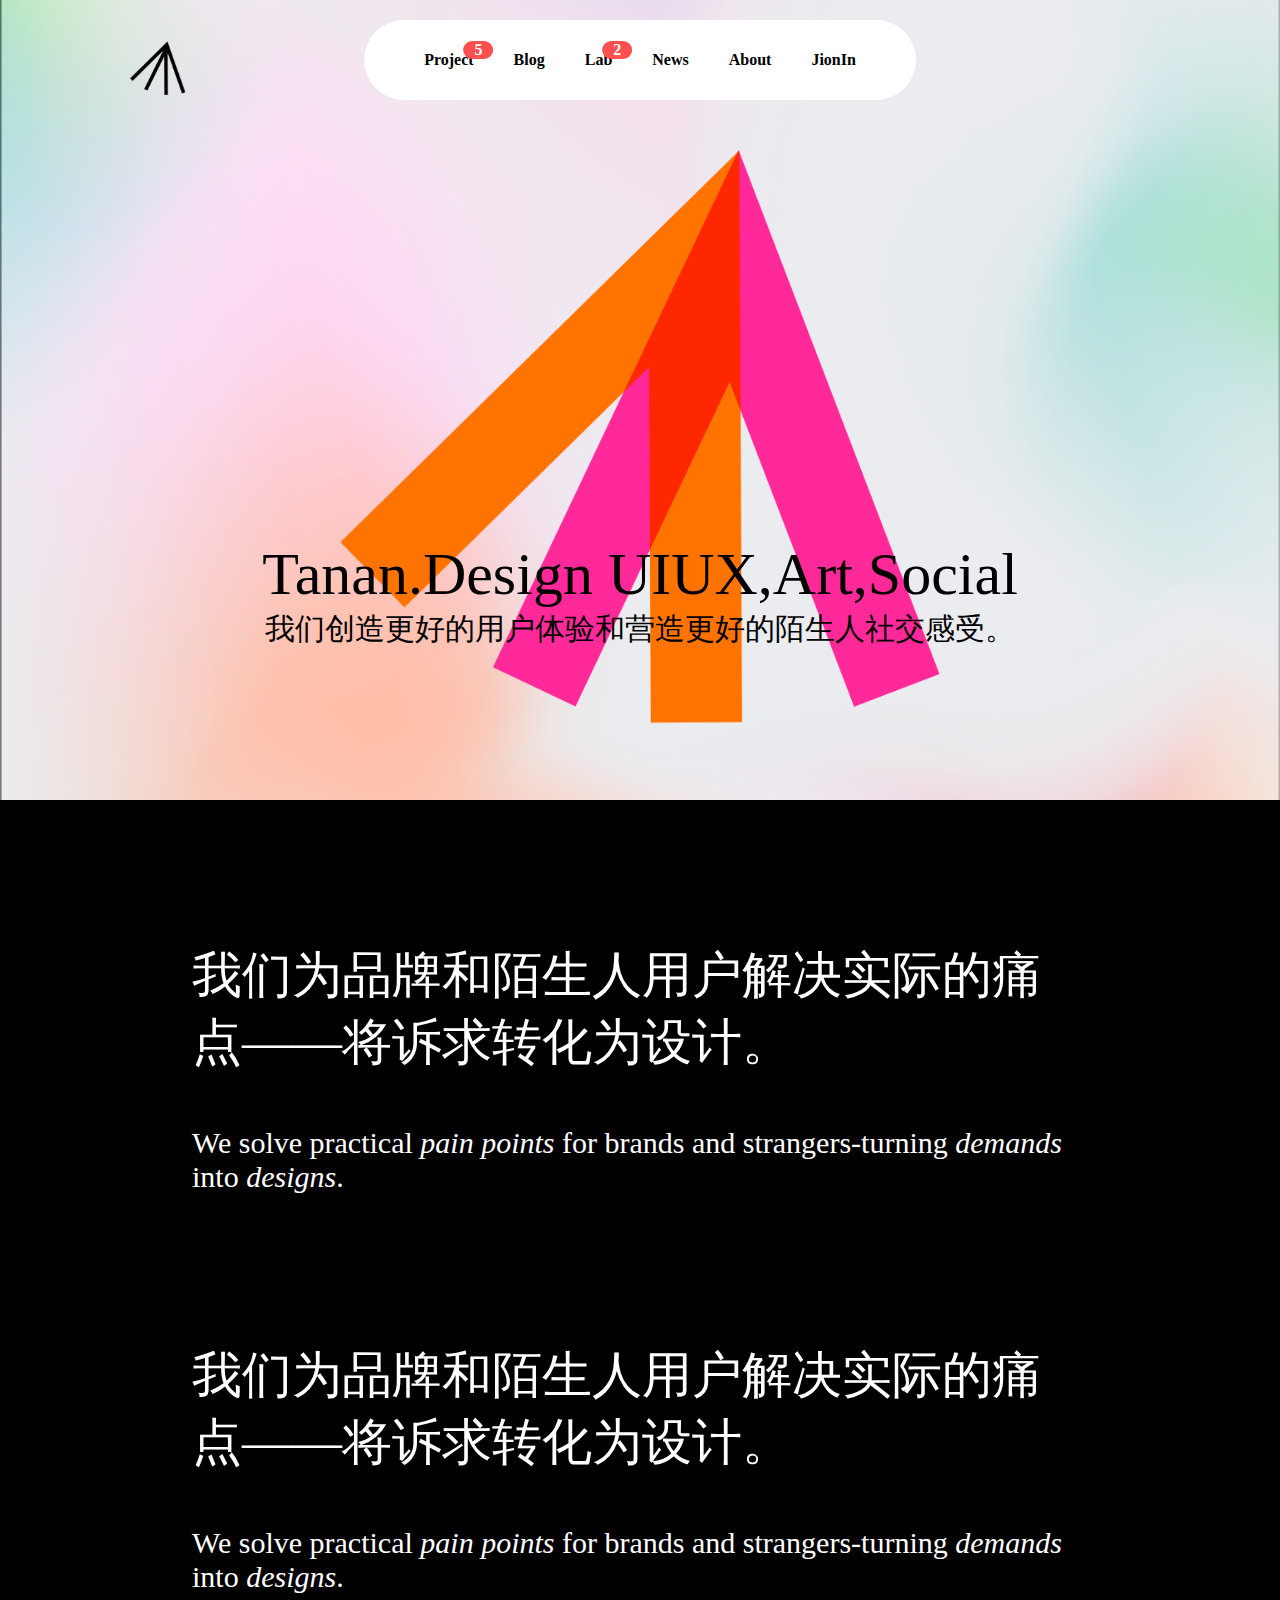
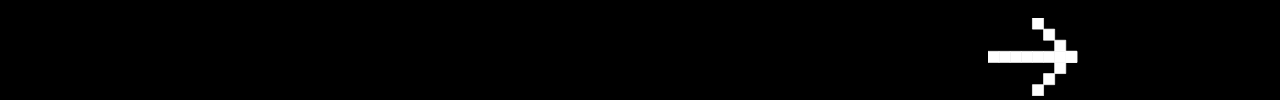
==== index.html @ 2538140a "xx" ====
<!doctype html>
<html data-n-head-ssr lang="zh" data-n-head="%7B%22lang%22:%7B%22ssr%22:%22en%22%7D%7D">

<head>
    <title>Tantan.design — UIUX,Art,Design</title>
    <!-- 移动端自适应-->
    <meta name="viewport"
        content="width=device-width,height=device-height,initial-scale=1, minimum-scale=0.5, maximum-scale=1, user-scalable=no, viewport-fit=cover">

    <link rel="stylesheet" href="/tdesktop.css">
    <link rel="stylesheet" href="/tmobile.css">
   
 
</head>

<body>
    <logo>
        <img src="/images/logo2.png" width="100%" alt="logo">
    </logo>
    <menu class="menu" id="menu">
        <ui>
            Menu
        </ui>
    </menu>
    <div class="menu-x-o" id="menu-x">
        Menu
    </div>
    <nav id="nav" class="nav">
        <ul>
            <li>Project <div class="nnn">5</div>
            </li>
            <li>Blog</li>
            <li>Lab <div class="nnn">2</div>
            </li>
            <li>News</li>
            <li>About</li>
            <li>JionIn</li>
        </ul>
    </nav>
    <header class="header">
        <div class="t_logo">
            <img src="/images/logo.png" width="100%" alt="logo">
        </div>
        <div class="t_container">
            <h1 class="t_title">Tanan.Design UIUX,Art,Social
                <h5 class="t_title_2">
                    我们创造更好的用户体验和营造更好的陌生人社交感受。
                </h5>
            </h1>

        </div>

    </header>
    <section class="basic">
        <div class="basic_inner">
            <h2 data-splitting="lines" class="statement-basic__title">
                我们为品牌和陌生人用户解决实际的痛点——将诉求转化为设计。
                <h5> We solve practical <em>pain points</em> for brands and strangers-turning <em>demands</em> into
                    <em>designs</em>.
                </h5>
            </h2>

        </div>
    </section>
    <section class="basic">
        <div class="basic_inner">
            <h2 data-splitting="lines" class="statement-basic__title">
                我们为品牌和陌生人用户解决实际的痛点——将诉求转化为设计。
                <h5> We solve practical <em>pain points</em> for brands and strangers-turning <em>demands</em> into
                    <em>designs</em>.
                </h5>
            </h2>

            <!-- <svg xmlns="http://www.w3.org/2000/svg" viewBox="0 -2 274.4 270" class="statement-animated__svg">
                <path
                    d="M0 1h23.9a29.4 29.4 0 0129.5 29.4V42a29.5 29.5 0 0029.4 29.4h12.4a29.4 29.4 0 0129.5 29.5v11.8A29.5 29.5 0 00154 142h12.4a29.5 29.5 0 0129.5 29.5v11.4a29.4 29.4 0 0029.4 29.5h12.4a29.5 29.5 0 0129.5 29.4v20.8"
                    fill="none" stroke="#e75650" stroke-dasharray="440" stroke-miterlimit="10"
                    class="statement-animated__svg-line-main" style="stroke-dashoffset: 22px;"></path>
                <path fill="#e75650" d="M274.4 261.6h-14.3l7.2 7.2 7.1-7.2z"
                    class="statement-animated__svg-line-secondary" style="opacity: 0;"></path>
            </svg>
            <span class="statement-animated__positioned"
                style="transform: translate(0px, 100%); clip-path: polygon(0% 0%, 100% 0%, 100% 0%, 0% 0%);">
                story
            </span> -->



            <div class="more">
                <svg viewBox="0 0 72 56" fill="currentColor" stroke="currentColor" stroke-width=".5"
                    xmlns="http://www.w3.org/2000/svg" <g="" class="pixels-to-step">
                    <path d="M40 0H32V8H40V0Z"></path>
                    <path d="M48 8H40V16H48V8Z"></path>
                    <path d="M56 16H48V24H56V16Z"></path>
                    <path d="M64 24H56V32H64V24Z"></path>
                    <path d="M56 32H48V40H56V32Z"></path>
                    <path d="M48 40H40V48H48V40Z"></path>
                    <path d="M40 48H32V56H40V48Z"></path>
                    <g>
                        <path d="M64 24H56V32H64V24Z"></path>
                        <path d="M56 24H48V32H56V24Z"></path>
                        <path d="M48 24H40V32H48V24Z"></path>
                        <path d="M40 24H32V32H40V24Z"></path>
                        <path d="M32 24H24V32H32V24Z"></path>
                        <path d="M24 24H16V32H24V24Z"></path>
                        <path d="M16 24H8V32H16V24Z"></path>
                        <path d="M8 24H0V32H8V24Z"></path>
                    </g>
                </svg>
            </div>


        </div>
    </section>
    
</body>

<script src="js/jquery-3.4.1.min.js"></script>
<script src="js/tt.js"></script>

</html>
---- tdesktop.css ----
/*桌面端*/
@media screen and (min-width: 900px) {
    body {
        width: 100%;
        margin: 0;
        padding: 0;
        top: 0;
        background-color: black;
    }

    h1 {
        font-size: 60px;
        font-weight: 300;
    }

    h2 {
        font-size: 50px;
        font-weight: 300;
    }

    h5 {
        font-size: 30px;
        font-weight: 300;
    }

    h6 {
        font-size: 14px;
        font-weight: 300;
    }

    logo {
        position: fixed;
        z-index: 99;
        width: 60px;
        left: 10%;
        top: 38px;
    }
    .menu,.menu-o,.menu-x, .menu-x-o{
        display: none;
    }
   
    .nav-open{
        display:block;
        position: fixed;
        color: #000;
        width: auto;
        height: 80px;
        top: 20px;
        z-index: 999;
        background-color: #fff;
        border-radius: 50px;
        left: 50%;
        transform: translate(-50%, 0%);
    }
    .nav-open ul {
        font-weight: 600;
        width: auto;
        height: 100%;

        margin-right: 40px;
    }

    .nav-open li {
        position: relative;
        float: left;
        width: auto;
        margin: 15px 20px;
        text-transform: none;
        list-style-type: none;

    }
    .nav {
        display:block;
        position: fixed;
        color: #000;
        width: auto;
        height: 80px;
        top: 20px;
        z-index: 999;
        background-color: #fff;
        border-radius: 50px;
        left: 50%;
        transform: translate(-50%, 0%);
    }

    .nav ul {
        font-weight: 600;
        width: auto;
        height: 100%;

        margin-right: 40px;
    }

    .nav li {
        position: relative;
        float: left;
        width: auto;
        margin: 15px 20px;
        text-transform: none;
        list-style-type: none;

    }

    .nnn {
        position: absolute;

        right: -20px;
        float: right;
        top: -10px;
        z-index: 999;
        width: 30px;
        text-align: center;
        color: #fff;
        background-color: rgb(255, 80, 80);
        border-radius: 50px;
    }

    .header {
        position: relative;
        z-index: 0;
        display: grid;
        overflow: hidden;
        grid-row-gap: 1rem;
        align-content: end;
        /* max-width: var(--viewportWidth); */
        min-height: 50vh;
        /* min-height: -webkit-fill-available; */
        margin: 0;
        padding: 0;
        width: 100%;
        height: 900px;
    }

    .header:before {
        position: absolute;
        z-index: 8;
        top: 0;
        left: 0;
        width: 100%;
        height: 800px;
        content: "";
        background-image: url(./images/gradient.png);
        background-size: cover;

    }

    .t_logo {
        position: absolute;
        z-index: 9;
        top: 50%;
        left: 50%;
        width: 600px;
        margin: -300px;
    }

    .t_container {
        position: relative;
        top: -200px;
        z-index: 10;


    }

    .t_title {
        position: relative;
        text-align: center;
        margin-top: 100px;
    }

    .t_title_2 {
        position: relative;
        text-align: center;
        margin-top: -40px;
    }

    .basic {
        position: relative;
        float: left;
        background-color: black;
        height: 400px;
        width: 70%;
        left: 15%;
    }

    .basic_inner {
        color: #fff;
    }

    .more {
        position: absolute;
        width: 100px;
        right: 0;
        bottom: 0;
    }


}
---- tmobile.css ----
@media screen and (max-width:900px) {
    body {
        width: 100%;
        margin: 0;
        padding: 0;
        top: 0;
        background-color: black;
    }

    h1 {
        font-size: 60px;
        font-weight: 300;
    }

    h2 {
        font-size: 50px;
        font-weight: 300;
    }

    h5 {
        font-size: 30px;
        font-weight: 300;
    }

    h6 {
        font-size: 14px;
        font-weight: 300;
    }

    logo {
        position: fixed;
        z-index: 99;
        width: 60px;
        left: 30px;
        top: 20px;
    }

    .menu {
        position: fixed;
        display: flex;
        background-color: #fff;
        border-radius: 50px;
        width: 110px;
        height: 60px;
     
        z-index: 1000;
        font-size: 20px;
        font-weight: 600;
        right: 30px;
        top: 20px;
        margin: 0;
        padding: 0;
        align-items: center;
        text-align:center;
    }
    .menu-o{
        display: none;
    }
    .menu-x-o {
        display: none;
    }
    .menu-x {
        position: fixed;
        display: flex;
        background-color: #fff;
        opacity: 0.5;
        border-radius: 50px;
        width: 110px;
        height: 60px;
     
        z-index: 1000;
        font-size: 20px;
        font-weight: 600;
        right: 30px;
        top: 20px;
        margin: 0;
        padding: 0;
        align-items: center;
        text-align: center;
        
    }
  
    .nav {
        display: none;
        position: fixed;
        color: #000;
        width: auto;
        height: 80px;
        top: 20px;
        z-index: 999;
        background-color: #fff;
        border-radius: 50px;
        left: 50%;
        transform: translate(-50%, 0%);
    }

    .nav ul {
        font-weight: 600;
        width: auto;
        height: 100%;

        margin-right: 40px;
    }

    .nav li {
        position: relative;
        float: left;
        width: auto;
        margin: 15px 20px;
        text-transform: none;
        list-style-type: none;

    }

    .nav-open {
        display: block;
        position: fixed;
        color: #000;
        width: 160px;
        height: 360px;
        top: 90px;
        z-index: 999;
        background-color: #fff;
        border-radius: 30px;
        right: 30px;
        text-align: right;
        /* transform: translate(-50%, 0%); */
    }

    .nav-open ul {
        position: absolute;
        font-weight: 600;
        width: 100%;
        height: 100%;
        right:10px;


    }

    .nav-open li {
        position: relative;
        float: right;
        width: 100%;
        margin: 15px 20px;
        text-transform: none;
        list-style-type: none;


    }

    .nnn {
        position: relative;

         right:-60px; 
        float: left;
        /* top: -10px; */
        z-index: 999;
        width: 30px;
        text-align: center;
        color: #fff;
        background-color: rgb(255, 80, 80);
        border-radius: 50px;
    }

    .header {
        position: relative;
        z-index: 0;
        display: grid;
        overflow: hidden;
        grid-row-gap: 1rem;
        align-content: end;
        /* max-width: var(--viewportWidth); */
        min-height: 50vh;
        /* min-height: -webkit-fill-available; */
        margin: 0;
        padding: 0;
        width: 100%;
        height: 900px;
    }

    .header:before {
        position: absolute;
        z-index: 8;
        top: 0;
        left: 0;
        width: 100%;
        height: 800px;
        content: "";
        background-image: url(./images/gradient.png);
        background-size: cover;

    }

    .t_logo {
        position: absolute;
        z-index: 9;
        top: 50%;
        left: 50%;
        width: 600px;
        margin: -300px;
    }

    .t_container {
        position: relative;
        top: -200px;
        z-index: 10;


    }

    .t_title {
        position: relative;
        text-align: center;
        margin-top: 100px;
    }

    .t_title_2 {
        position: relative;
        text-align: center;
        margin-top: -40px;
    }

    .basic {
        position: relative;
        float: left;
        background-color: black;
        height: 400px;
        width: 70%;
        left: 15%;
    }

    .basic_inner {
        color: #fff;
    }

    .more {
        position: absolute;
        width: 100px;
        right: 0;
        bottom: 0;
    }

}
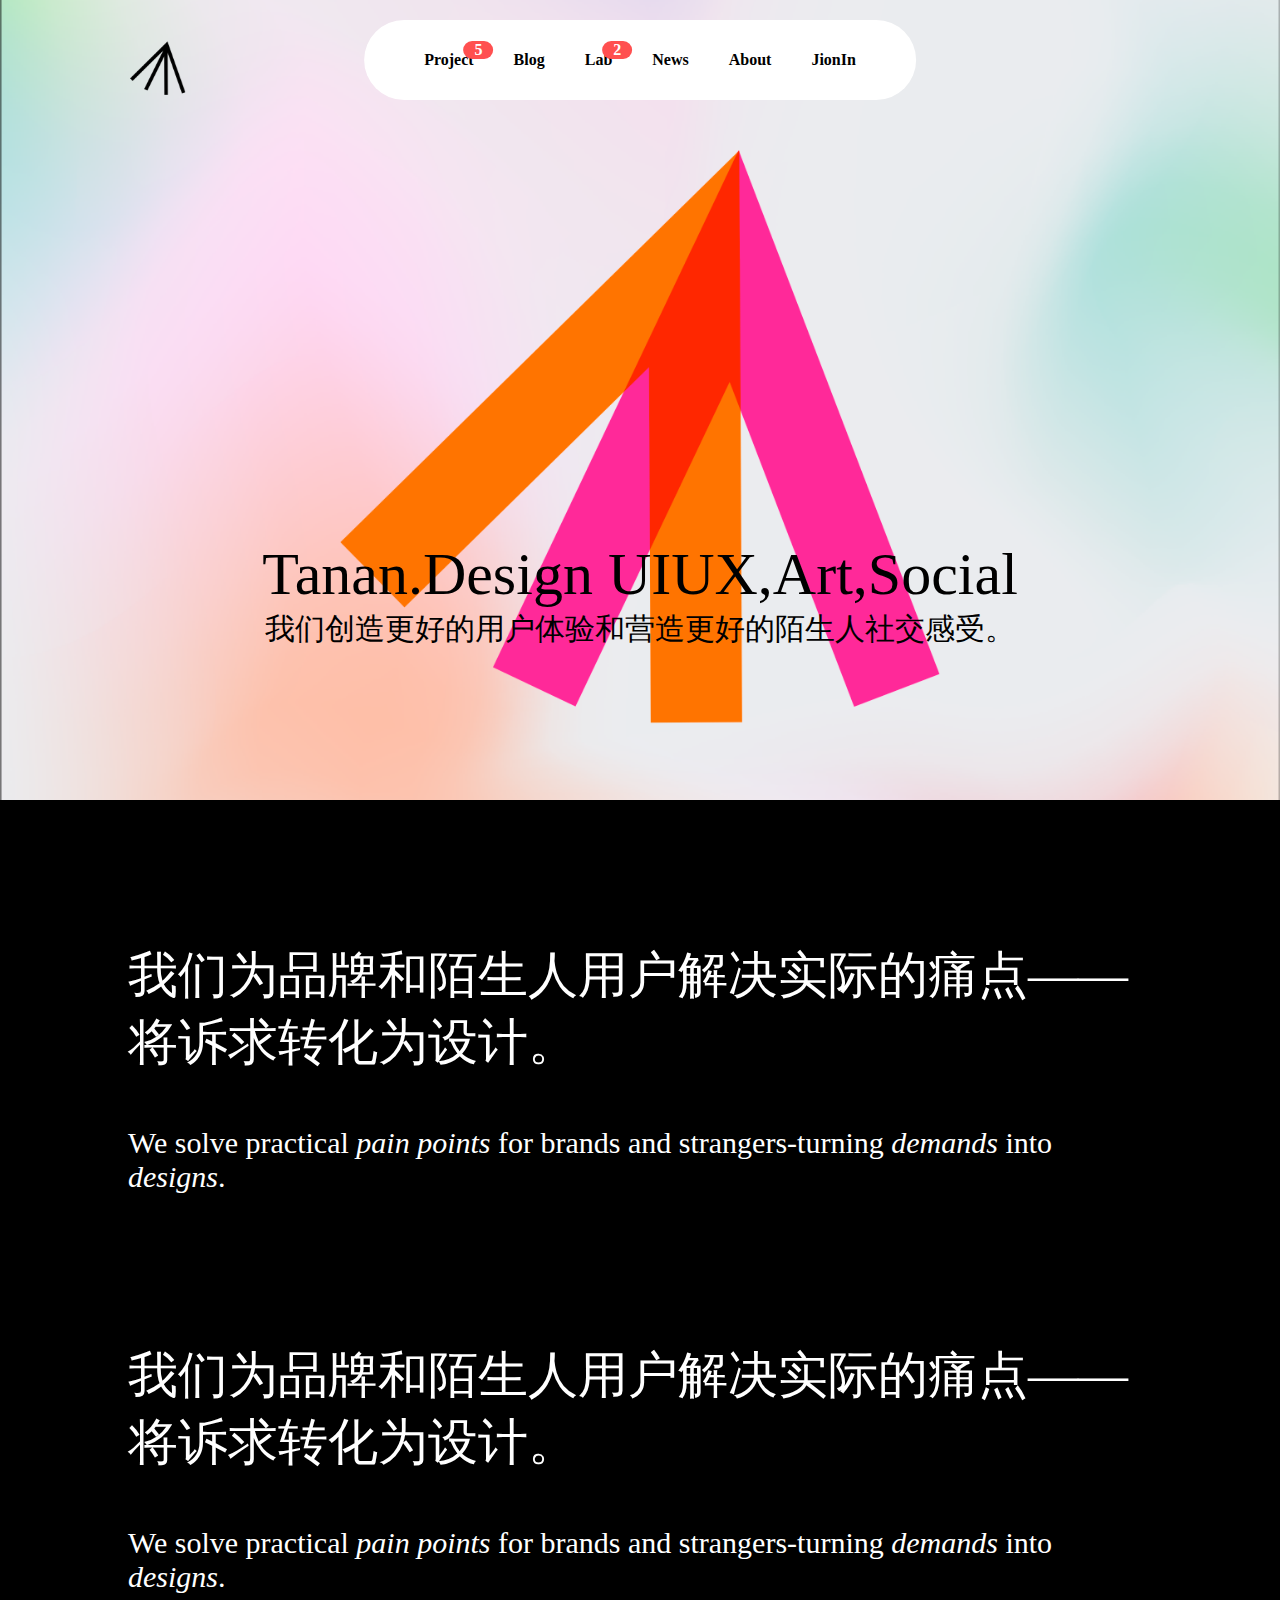
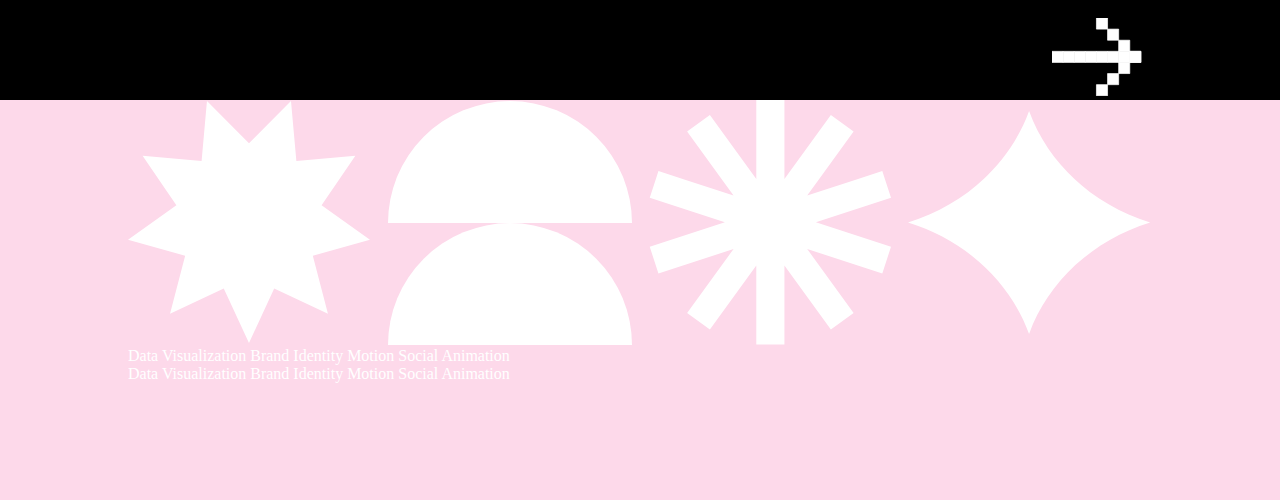
==== commit 8eca6e7e: "xx" ====
--- a/index.html
+++ b/index.html
@@ -9,8 +9,8 @@
 
     <link rel="stylesheet" href="/tdesktop.css">
     <link rel="stylesheet" href="/tmobile.css">
-   
- 
+
+
 </head>
 
 <body>
@@ -112,7 +112,67 @@
 
         </div>
     </section>
-    
+    <section class="basic" style="background:#fdd9ea">
+        <div class="basic_inner">
+            <div class="symbols-bar__inner">
+                <svg fill="currentColor" xmlns="http://www.w3.org/2000/svg" viewBox="0 0 94 94"
+                    class="symbols-bar__icon symbols-bar__icon--enneagram">
+                    <path
+                        d="M46.61 16.32L62.79 0l2.07 23.07 22.73-1.94-13.02 19.02L93.21 53.5 71.2 59.57l5.83 22.4-20.71-9.72-9.71 20.96-9.72-20.96-20.7 9.72 5.83-22.4L0 53.5l18.64-13.35L5.62 21.13l22.73 1.94L30.42 0l16.19 16.32z">
+                    </path>
+                </svg> 
+                <svg fill="currentColor" xmlns="http://www.w3.org/2000/svg" viewBox="0 0 94 94"
+                    class="symbols-bar__icon symbols-bar__icon--hemisphere">
+                    <path d="M94 47a47 47 0 00-94 0h94z"></path>
+                    <path d="M94 94a47 47 0 00-94 0h94z"></path>
+                </svg> 
+                <svg fill="currentColor" xmlns="http://www.w3.org/2000/svg" viewBox="0 0 93 94"
+                    class="symbols-bar__icon symbols-bar__icon--asterisk">
+                    <path
+                        d="M92.6299 37.3l-3.32-10.19-28.63 9.3 17.69-24.36-8.67-6.3-17.7 24.36V0h-10.72v30.11l-17.69-24.36-8.68 6.3 17.7 24.36-28.63-9.3L.65991 37.3l28.63999 9.31-28.63999 9.3 3.31999 10.2 28.63-9.31-17.7 24.36 8.68 6.3 17.69-24.36v30.11h10.72V63.1l17.7 24.36 8.67-6.3-17.69-24.36 28.63 9.31 3.32-10.2-28.64-9.3 28.64-9.31z">
+                    </path>
+                </svg> 
+                <svg fill="currentColor" xmlns="http://www.w3.org/2000/svg" viewBox="0 0 102 94"
+                    class="symbols-bar__icon symbols-bar__icon--blackstar">
+                    <path
+                        d="M0 46.61C23.84 39.29 42.68 21.95 50.62 0c7.95 21.95 26.79 39.29 50.62 46.61-23.84 7.32-42.68 24.66-50.62 46.61C42.68 71.27 23.84 53.92 0 46.61z">
+                    </path>
+                </svg>
+                <!---->
+                <!---->
+
+            </div>
+            <section class="marquee" style="--drift:0;--background:#e75650">
+                <div class="marquee__inner wrap_1RL1f">
+                    <div class="content_2uVkf">
+                        <div class="text_1S8np" style="animation-duration:30s"><span class="marquee__tag">
+                                Data Visualization
+                            </span><span class="marquee__tag">
+                                Brand Identity
+                            </span><span class="marquee__tag">
+                                Motion
+                            </span><span class="marquee__tag">
+                                Social
+                            </span><span class="marquee__tag">
+                                Animation
+                            </span></div>
+                        <div class="text_1S8np" style="animation-duration:30s"><span class="marquee__tag">
+                                Data Visualization
+                            </span><span class="marquee__tag">
+                                Brand Identity
+                            </span><span class="marquee__tag">
+                                Motion
+                            </span><span class="marquee__tag">
+                                Social
+                            </span><span class="marquee__tag">
+                                Animation
+                            </span></div>
+                    </div>
+                </div>
+        </div>
+    </section>
+    </section>
+
 </body>
 
 <script src="js/jquery-3.4.1.min.js"></script>
--- a/tdesktop.css
+++ b/tdesktop.css
@@ -178,12 +178,17 @@
         float: left;
         background-color: black;
         height: 400px;
-        width: 70%;
-        left: 15%;
+        width: 100%;
     }
 
     .basic_inner {
         color: #fff;
+        position: relative;
+        float: left;
+        height: 400px;
+        width: 80%;
+        left: 10%;
+
     }
 
     .more {
@@ -192,6 +197,25 @@
         right: 0;
         bottom: 0;
     }
-
+    .symbols-bar__inner {
+        display: grid;
+        grid-auto-flow: column;
+        grid-gap: 1rem;
+        align-items: center;
+        max-width: 100%;
+        margin: 0 auto;
+        /* display: grid;
+        grid-auto-flow: column;
+        grid-gap: 1rem;
+        align-items: center;
+        justify-content: space-between;
+        max-width: 45rem;
+        margin: 0 auto */
+    }
+    .symbols-bar svg {
+        width: 100%;
+        max-width: 3rem
+    }
+    
 
 }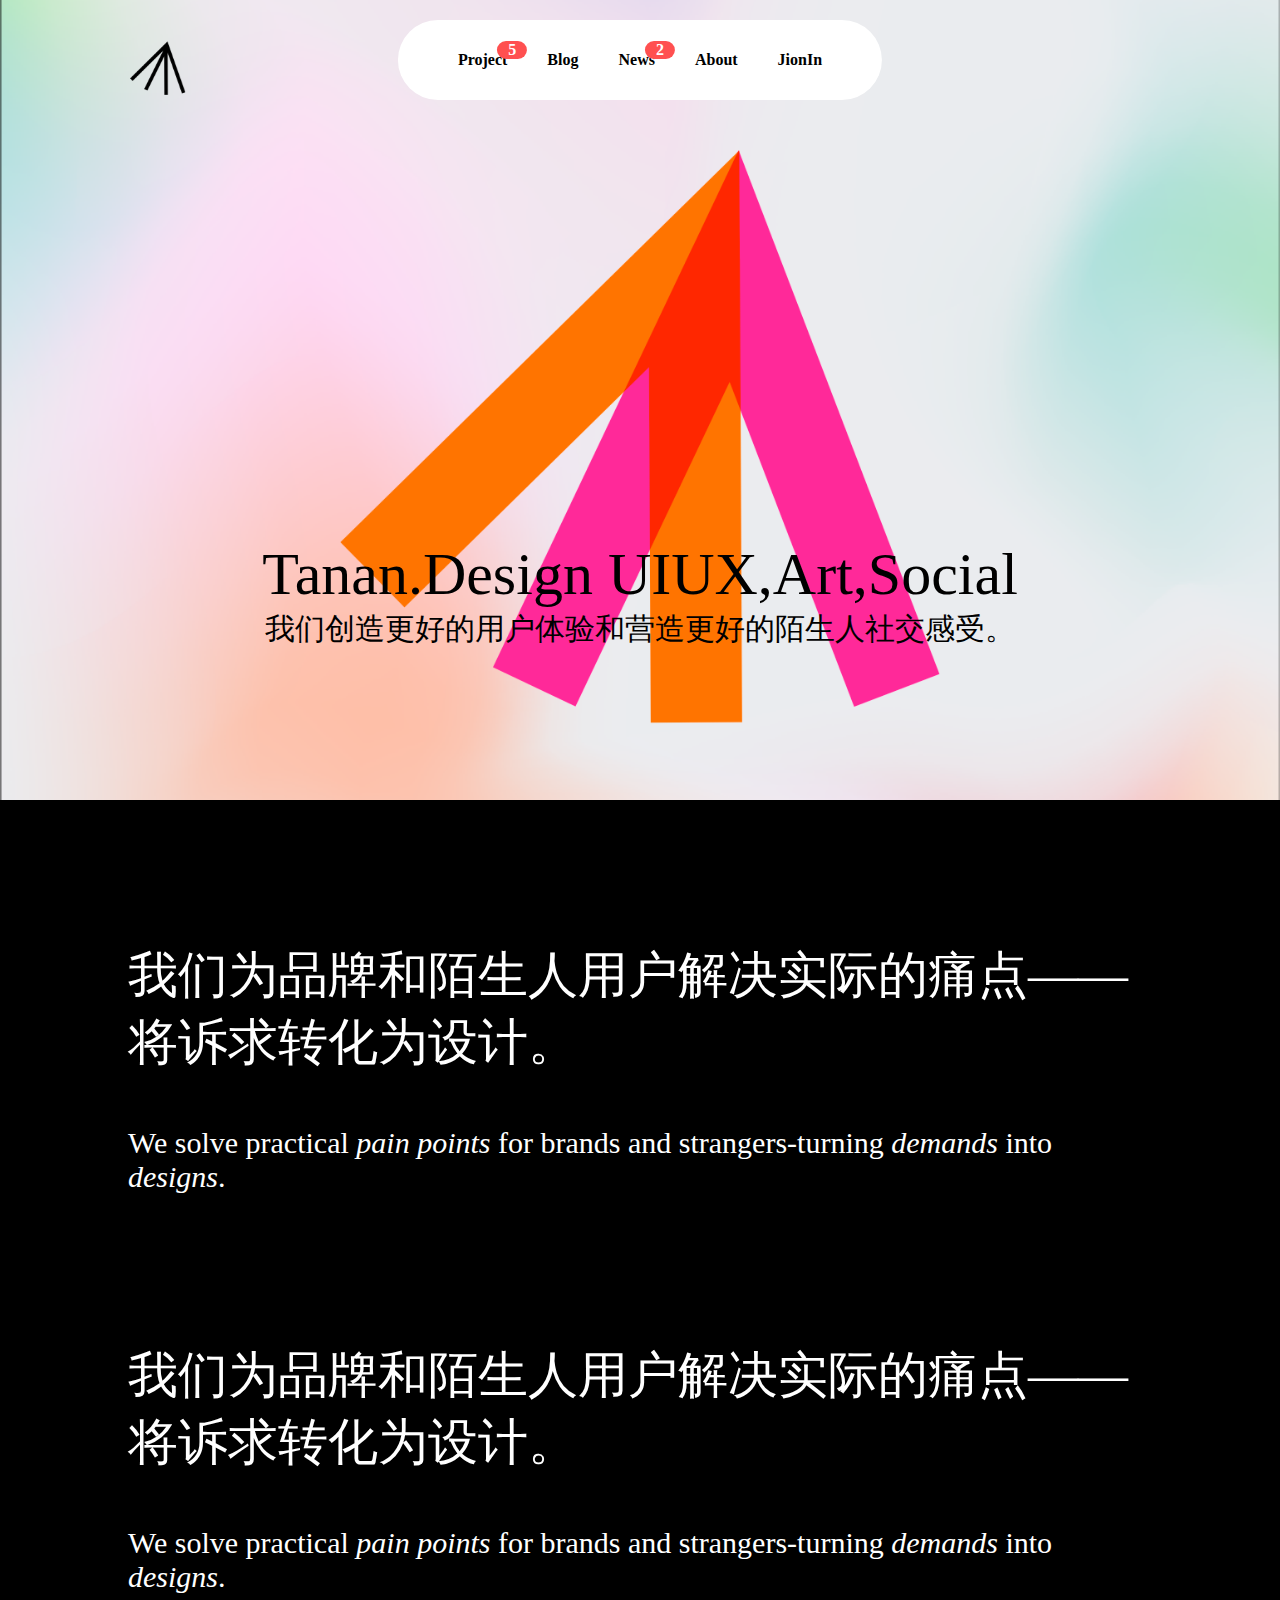
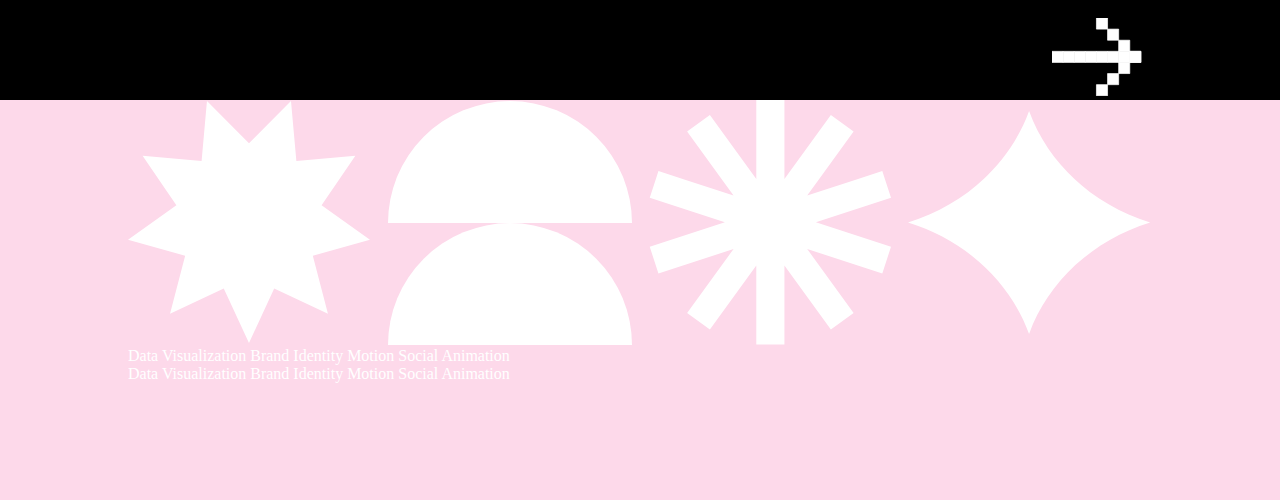
==== commit 38fa1c89: "cc" ====
--- a/index.html
+++ b/index.html
@@ -30,9 +30,9 @@
             <li>Project <div class="nnn">5</div>
             </li>
             <li>Blog</li>
-            <li>Lab <div class="nnn">2</div>
-            </li>
-            <li>News</li>
+            <!-- <li>Lab <div class="nnn">2</div>
+            </li> -->
+            <li>News<div class="nnn">2</div></li>
             <li>About</li>
             <li>JionIn</li>
         </ul>
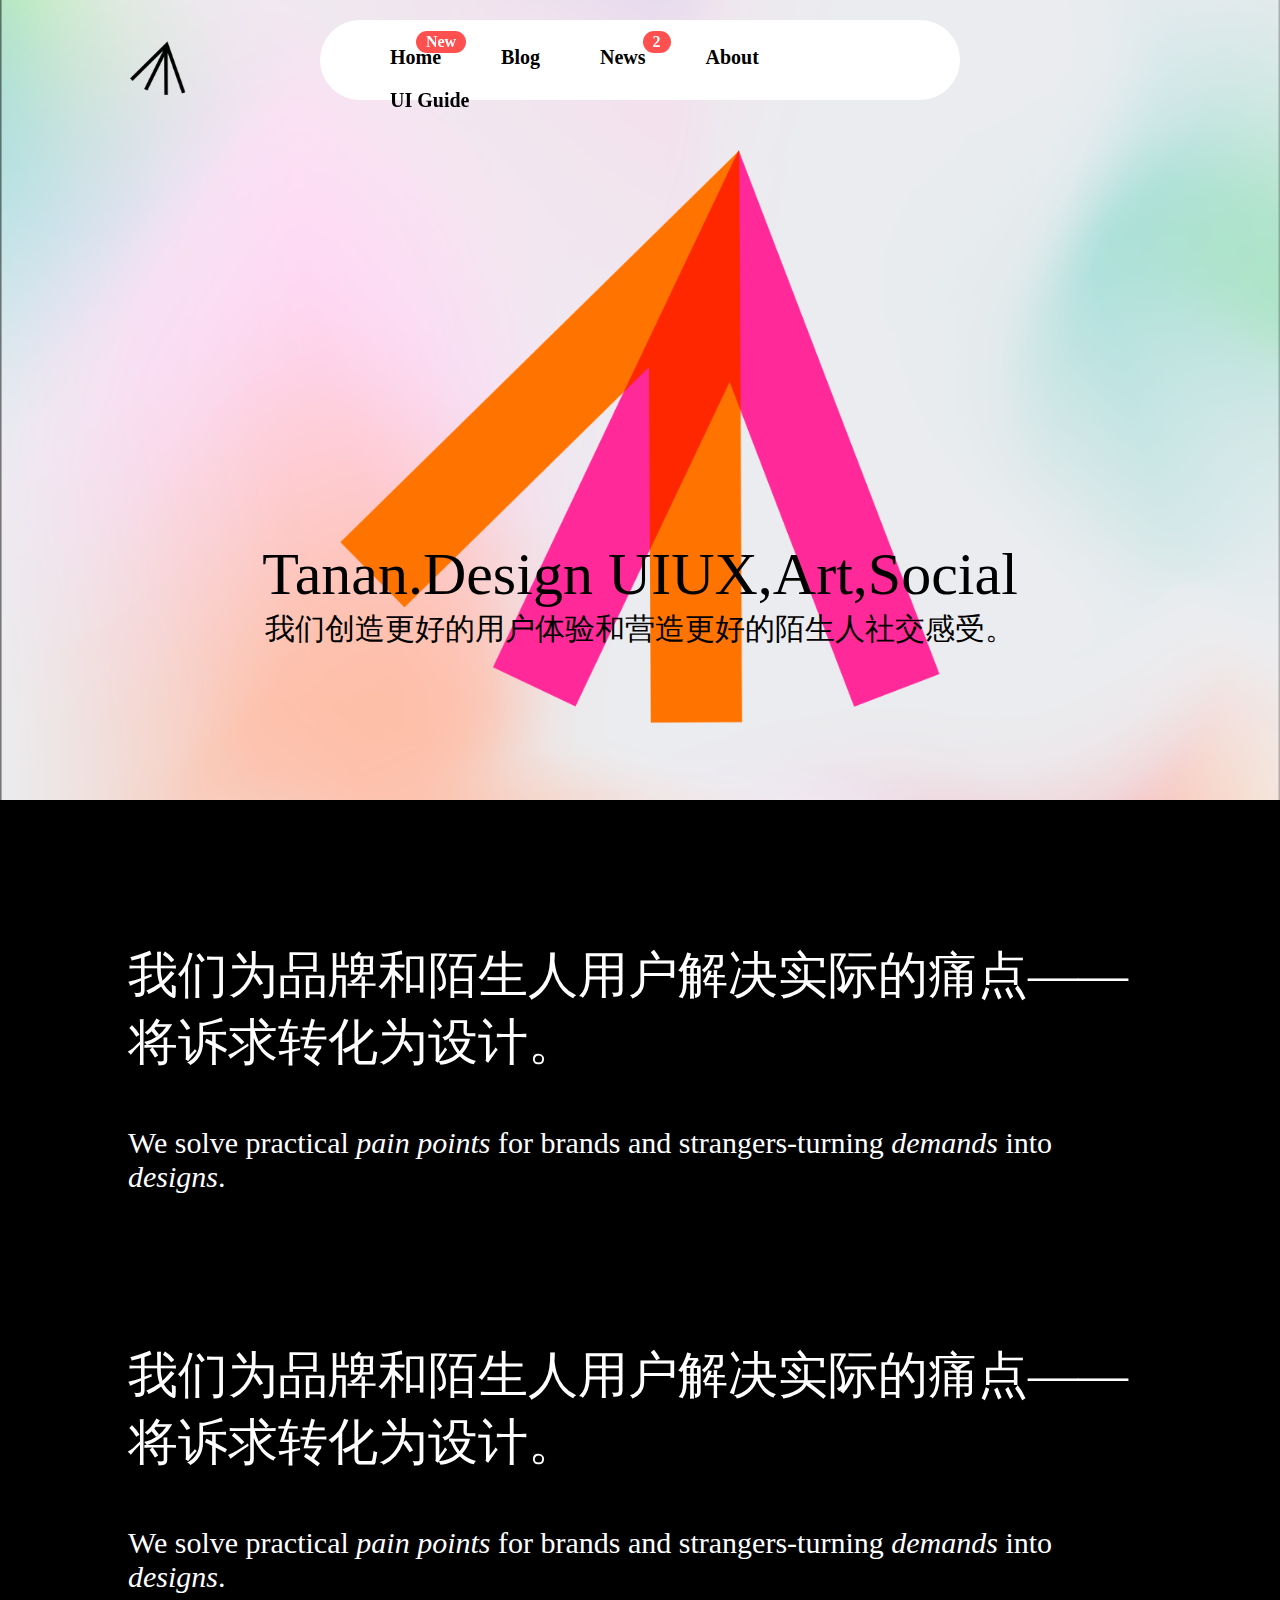
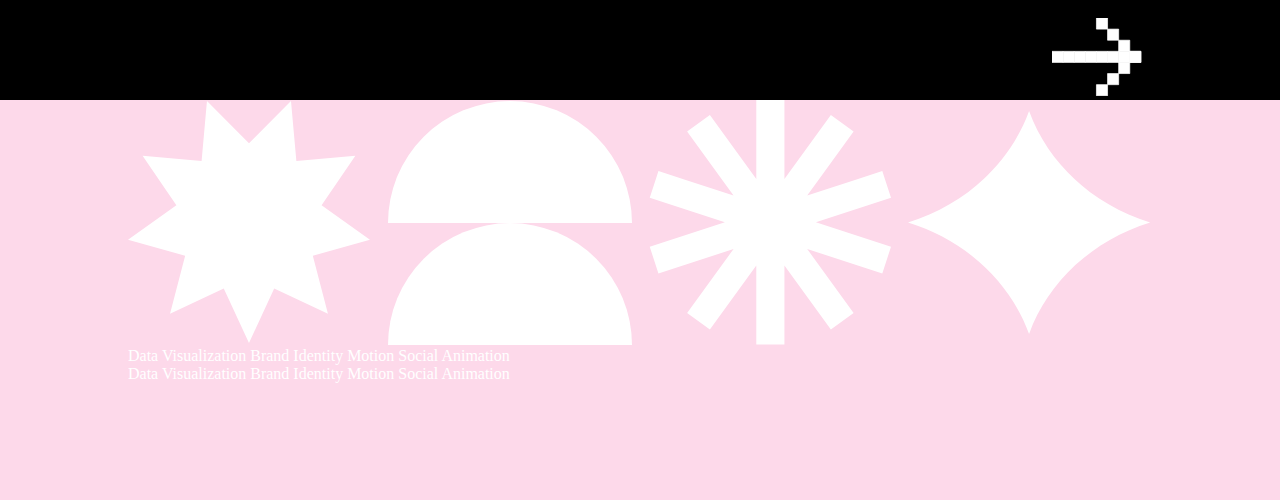
==== commit 9e611a3c: "xx" ====
--- a/index.html
+++ b/index.html
@@ -15,7 +15,7 @@
 
 <body>
     <logo>
-        <img src="/images/logo2.png" width="100%" alt="logo">
+        <a href="index.html" target=""> <img src="/images/logo2.png" width="100%" alt="logo"></a>
     </logo>
     <menu class="menu" id="menu">
         <ui>
@@ -27,14 +27,39 @@
     </div>
     <nav id="nav" class="nav">
         <ul>
-            <li>Project <div class="nnn">5</div>
+            <li>
+                <a href="index.html" target="">
+                    <h3>Home</h3>
+                    <div class="nnn">New</div> 
+                    <svg style="width: 100px;" class="path"
+                        xmlns="http://www.w3.org/2000/svg" viewBox="0 0 260 112">
+                        <use xlink:href="/images/path.svg#content"></use>
+                    </svg>
+                </a>
             </li>
-            <li>Blog</li>
+            <li> <svg style="width: 100px;" class="path" xmlns="http://www.w3.org/2000/svg" viewBox="0 0 260 112">
+                    <use xlink:href="/images/path.svg#content"></use>
+                </svg>
+                <h3>Blog</h3>
+            </li>
             <!-- <li>Lab <div class="nnn">2</div>
             </li> -->
-            <li>News<div class="nnn">2</div></li>
-            <li>About</li>
-            <li>JionIn</li>
+            <li> <h3>News</h3>
+                <div class="nnn">2</div><svg style="width: 100px;" class="path" xmlns="http://www.w3.org/2000/svg"
+                    viewBox="0 0 260 112">
+                    <use xlink:href="/images/path.svg#content"></use>
+                </svg>
+            </li>
+            <li> <H3>About</H3>
+                <svg style="width: 100px;" class="path" xmlns="http://www.w3.org/2000/svg" viewBox="0 0 260 112">
+                    <use xlink:href="/images/path.svg#content"></use>
+                </svg></li>
+            <li><a href="ui.html" target="">
+                <h3>UI Guide</h3>
+                 <svg style="width: 100px;" class="path" xmlns="http://www.w3.org/2000/svg" viewBox="0 0 260 112">
+                    <use xlink:href="/images/path.svg#content"></use>
+                </svg></li>
+            </a>
         </ul>
     </nav>
     <header class="header">
@@ -120,18 +145,18 @@
                     <path
                         d="M46.61 16.32L62.79 0l2.07 23.07 22.73-1.94-13.02 19.02L93.21 53.5 71.2 59.57l5.83 22.4-20.71-9.72-9.71 20.96-9.72-20.96-20.7 9.72 5.83-22.4L0 53.5l18.64-13.35L5.62 21.13l22.73 1.94L30.42 0l16.19 16.32z">
                     </path>
-                </svg> 
+                </svg>
                 <svg fill="currentColor" xmlns="http://www.w3.org/2000/svg" viewBox="0 0 94 94"
                     class="symbols-bar__icon symbols-bar__icon--hemisphere">
                     <path d="M94 47a47 47 0 00-94 0h94z"></path>
                     <path d="M94 94a47 47 0 00-94 0h94z"></path>
-                </svg> 
+                </svg>
                 <svg fill="currentColor" xmlns="http://www.w3.org/2000/svg" viewBox="0 0 93 94"
                     class="symbols-bar__icon symbols-bar__icon--asterisk">
                     <path
                         d="M92.6299 37.3l-3.32-10.19-28.63 9.3 17.69-24.36-8.67-6.3-17.7 24.36V0h-10.72v30.11l-17.69-24.36-8.68 6.3 17.7 24.36-28.63-9.3L.65991 37.3l28.63999 9.31-28.63999 9.3 3.31999 10.2 28.63-9.31-17.7 24.36 8.68 6.3 17.69-24.36v30.11h10.72V63.1l17.7 24.36 8.67-6.3-17.69-24.36 28.63 9.31 3.32-10.2-28.64-9.3 28.64-9.31z">
                     </path>
-                </svg> 
+                </svg>
                 <svg fill="currentColor" xmlns="http://www.w3.org/2000/svg" viewBox="0 0 102 94"
                     class="symbols-bar__icon symbols-bar__icon--blackstar">
                     <path
--- a/tdesktop.css
+++ b/tdesktop.css
@@ -17,7 +17,11 @@
         font-size: 50px;
         font-weight: 300;
     }
-
+    h3 {
+        font-size: 20px;
+        font-weight: 600;
+        margin: 0;
+    }
     h5 {
         font-size: 30px;
         font-weight: 300;
@@ -26,6 +30,16 @@
     h6 {
         font-size: 14px;
         font-weight: 300;
+    }
+
+    a {
+        color: #000;
+        text-decoration: none;
+    }
+
+    .active {
+        color: #000;
+        text-decoration: underline;
     }
 
     logo {
@@ -35,12 +49,16 @@
         left: 10%;
         top: 38px;
     }
-    .menu,.menu-o,.menu-x, .menu-x-o{
+
+    .menu,
+    .menu-o,
+    .menu-x,
+    .menu-x-o {
         display: none;
     }
-   
-    .nav-open{
-        display:block;
+
+    .nav-open {
+        display: block;
         position: fixed;
         color: #000;
         width: auto;
@@ -52,6 +70,7 @@
         left: 50%;
         transform: translate(-50%, 0%);
     }
+
     .nav-open ul {
         font-weight: 600;
         width: auto;
@@ -69,8 +88,9 @@
         list-style-type: none;
 
     }
+
     .nav {
-        display:block;
+        display: block;
         position: fixed;
         color: #000;
         width: auto;
@@ -95,7 +115,7 @@
         position: relative;
         float: left;
         width: auto;
-        margin: 15px 20px;
+        margin: 10px 30px;
         text-transform: none;
         list-style-type: none;
 
@@ -104,13 +124,14 @@
     .nnn {
         position: absolute;
 
-        right: -20px;
+        right: -25px;
         float: right;
-        top: -10px;
+        top: -15px;
         z-index: 999;
-        width: 30px;
+        width: auto;
         text-align: center;
         color: #fff;
+        padding: 2px 10px;
         background-color: rgb(255, 80, 80);
         border-radius: 50px;
     }
@@ -181,6 +202,14 @@
         width: 100%;
     }
 
+    .basic-w {
+        position: relative;
+        float: left;
+        background-color: #FFF7F1;
+        height: 600px;
+        width: 100%;
+    }
+
     .basic_inner {
         color: #fff;
         position: relative;
@@ -197,6 +226,7 @@
         right: 0;
         bottom: 0;
     }
+
     .symbols-bar__inner {
         display: grid;
         grid-auto-flow: column;
@@ -212,10 +242,53 @@
         max-width: 45rem;
         margin: 0 auto */
     }
+
     .symbols-bar svg {
         width: 100%;
         max-width: 3rem
     }
+
+    .project-h {
+        position: relative;
+        margin-top: 200px;
+        text-align: center;
+    }
+
+    .path {
+        position: absolute;
+        z-index: 0;
+        top: 50%;
+        left: 50%;
+        -webkit-transform: translate(-50%, -50%);
+        transform: translate(-50%, -50%);
+        width: calc(100% + 40px);
+        stroke: #3EE1E2;
+        fill: transparent;
+        stroke-width: 5px;
+        stroke-dasharray: 720;
+        stroke-dashoffset: 720;
+        transition: all 0.75s ease
+    }
+    li:hover .path {
+        stroke-dashoffset: 0
+    }
     
-
+    li.style-active .path {
+        stroke-dashoffset: 0
+    }
+    /* .path:hover {
+        position: relative;
+        z-index: 999999;
+        top: 50%;
+        left: 50%;
+        -webkit-transform: translate(-50%, -50%);
+        transform: translate(-50%, -50%);
+        width: calc(100% + 40px);
+        stroke: #3EE1E2;
+        fill: transparent;
+        stroke-width: 2px;
+        stroke-dasharray: 720;
+        stroke-dashoffset: 720;
+        transition: all 10.75s ease
+    } */
 }--- a/tmobile.css
+++ b/tmobile.css
@@ -8,31 +8,35 @@
     }
 
     h1 {
-        font-size: 60px;
+        font-size: 50px;
         font-weight: 300;
     }
 
     h2 {
-        font-size: 50px;
-        font-weight: 300;
-    }
-
+        font-size: 30px;
+        font-weight: 300;
+    }
+    h3 {
+        font-size: 20px;
+        font-weight: 500;
+        margin: 0;
+    }
     h5 {
-        font-size: 30px;
+        font-size: 20px;
         font-weight: 300;
     }
 
     h6 {
-        font-size: 14px;
+        font-size: 12px;
         font-weight: 300;
     }
 
     logo {
         position: fixed;
         z-index: 99;
-        width: 60px;
-        left: 30px;
-        top: 20px;
+        width: 44px;
+        left: 20px;
+        top: 24px;
     }
 
     .menu {
@@ -40,13 +44,13 @@
         display: flex;
         background-color: #fff;
         border-radius: 50px;
-        width: 110px;
-        height: 60px;
+        width: 90px;
+        height: 50px;
      
         z-index: 1000;
         font-size: 20px;
         font-weight: 600;
-        right: 30px;
+        right: 10px;
         top: 20px;
         margin: 0;
         padding: 0;
@@ -63,20 +67,19 @@
         position: fixed;
         display: flex;
         background-color: #fff;
-        opacity: 0.5;
-        border-radius: 50px;
-        width: 110px;
-        height: 60px;
+        border-radius: 50px;
+        width: 90px;
+        height: 50px;
      
         z-index: 1000;
         font-size: 20px;
         font-weight: 600;
-        right: 30px;
+        right: 10px;
         top: 20px;
         margin: 0;
         padding: 0;
         align-items: center;
-        text-align: center;
+        text-align:center;
         
     }
   
@@ -116,13 +119,13 @@
         display: block;
         position: fixed;
         color: #000;
-        width: 160px;
-        height: 360px;
-        top: 90px;
+        width: 150px;
+        height: 300px;
+        top: 80px;
         z-index: 999;
         background-color: #fff;
         border-radius: 30px;
-        right: 30px;
+        right: 10px;
         text-align: right;
         /* transform: translate(-50%, 0%); */
     }
@@ -225,8 +228,8 @@
         float: left;
         background-color: black;
         height: 400px;
-        width: 70%;
-        left: 15%;
+        width: 90%;
+        left: 5%;
     }
 
     .basic_inner {
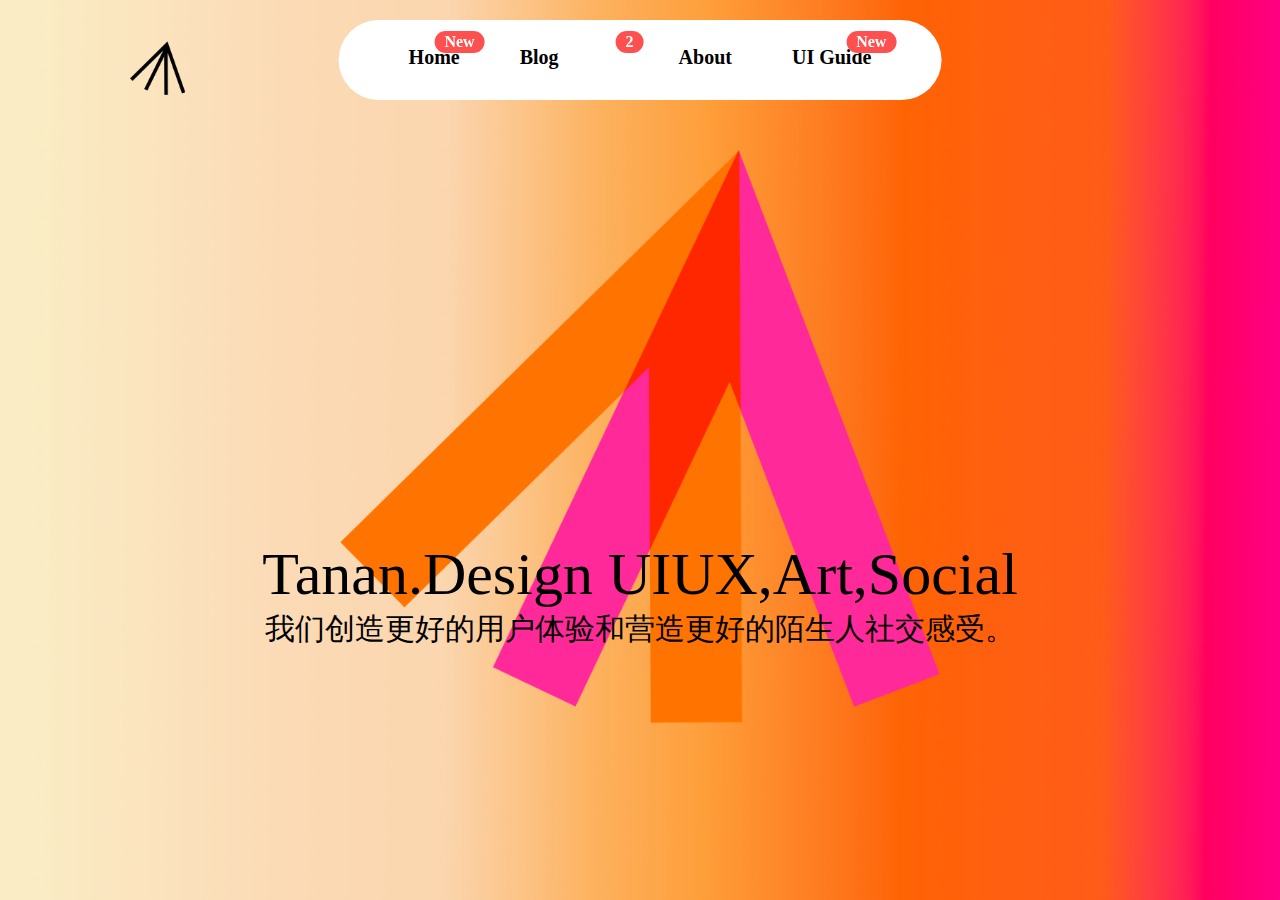
==== commit 6831f694: "xx" ====
--- a/index.html
+++ b/index.html
@@ -44,7 +44,7 @@
             </li>
             <!-- <li>Lab <div class="nnn">2</div>
             </li> -->
-            <li> <h3>News</h3>
+            <li>
                 <div class="nnn">2</div><svg style="width: 100px;" class="path" xmlns="http://www.w3.org/2000/svg"
                     viewBox="0 0 260 112">
                     <use xlink:href="/images/path.svg#content"></use>
@@ -55,6 +55,7 @@
                     <use xlink:href="/images/path.svg#content"></use>
                 </svg></li>
             <li><a href="ui.html" target="">
+                <div class="nnn">New</div> 
                 <h3>UI Guide</h3>
                  <svg style="width: 100px;" class="path" xmlns="http://www.w3.org/2000/svg" viewBox="0 0 260 112">
                     <use xlink:href="/images/path.svg#content"></use>
@@ -76,7 +77,7 @@
         </div>
 
     </header>
-    <section class="basic">
+    <!-- <section class="basic">
         <div class="basic_inner">
             <h2 data-splitting="lines" class="statement-basic__title">
                 我们为品牌和陌生人用户解决实际的痛点——将诉求转化为设计。
@@ -96,7 +97,7 @@
                 </h5>
             </h2>
 
-            <!-- <svg xmlns="http://www.w3.org/2000/svg" viewBox="0 -2 274.4 270" class="statement-animated__svg">
+            <svg xmlns="http://www.w3.org/2000/svg" viewBox="0 -2 274.4 270" class="statement-animated__svg">
                 <path
                     d="M0 1h23.9a29.4 29.4 0 0129.5 29.4V42a29.5 29.5 0 0029.4 29.4h12.4a29.4 29.4 0 0129.5 29.5v11.8A29.5 29.5 0 00154 142h12.4a29.5 29.5 0 0129.5 29.5v11.4a29.4 29.4 0 0029.4 29.5h12.4a29.5 29.5 0 0129.5 29.4v20.8"
                     fill="none" stroke="#e75650" stroke-dasharray="440" stroke-miterlimit="10"
@@ -107,11 +108,11 @@
             <span class="statement-animated__positioned"
                 style="transform: translate(0px, 100%); clip-path: polygon(0% 0%, 100% 0%, 100% 0%, 0% 0%);">
                 story
-            </span> -->
-
-
-
-            <div class="more">
+            </span> 
+
+
+
+             <div class="more">
                 <svg viewBox="0 0 72 56" fill="currentColor" stroke="currentColor" stroke-width=".5"
                     xmlns="http://www.w3.org/2000/svg" <g="" class="pixels-to-step">
                     <path d="M40 0H32V8H40V0Z"></path>
@@ -132,7 +133,7 @@
                         <path d="M8 24H0V32H8V24Z"></path>
                     </g>
                 </svg>
-            </div>
+            </div> 
 
 
         </div>
@@ -163,8 +164,7 @@
                         d="M0 46.61C23.84 39.29 42.68 21.95 50.62 0c7.95 21.95 26.79 39.29 50.62 46.61-23.84 7.32-42.68 24.66-50.62 46.61C42.68 71.27 23.84 53.92 0 46.61z">
                     </path>
                 </svg>
-                <!---->
-                <!---->
+              
 
             </div>
             <section class="marquee" style="--drift:0;--background:#e75650">
@@ -196,7 +196,8 @@
                 </div>
         </div>
     </section>
-    </section>
+  -->
+  
 
 </body>
 
--- a/tdesktop.css
+++ b/tdesktop.css
@@ -144,12 +144,12 @@
         grid-row-gap: 1rem;
         align-content: end;
         /* max-width: var(--viewportWidth); */
-        min-height: 50vh;
+        min-height: 100vh;
         /* min-height: -webkit-fill-available; */
         margin: 0;
         padding: 0;
         width: 100%;
-        height: 900px;
+        height: 100%;
     }
 
     .header:before {
@@ -158,7 +158,7 @@
         top: 0;
         left: 0;
         width: 100%;
-        height: 800px;
+        height: 100%;
         content: "";
         background-image: url(./images/gradient.png);
         background-size: cover;
--- a/tmobile.css
+++ b/tmobile.css
@@ -178,7 +178,7 @@
         margin: 0;
         padding: 0;
         width: 100%;
-        height: 900px;
+        height: 100%;
     }
 
     .header:before {
@@ -187,7 +187,7 @@
         top: 0;
         left: 0;
         width: 100%;
-        height: 800px;
+        height: 100%;
         content: "";
         background-image: url(./images/gradient.png);
         background-size: cover;
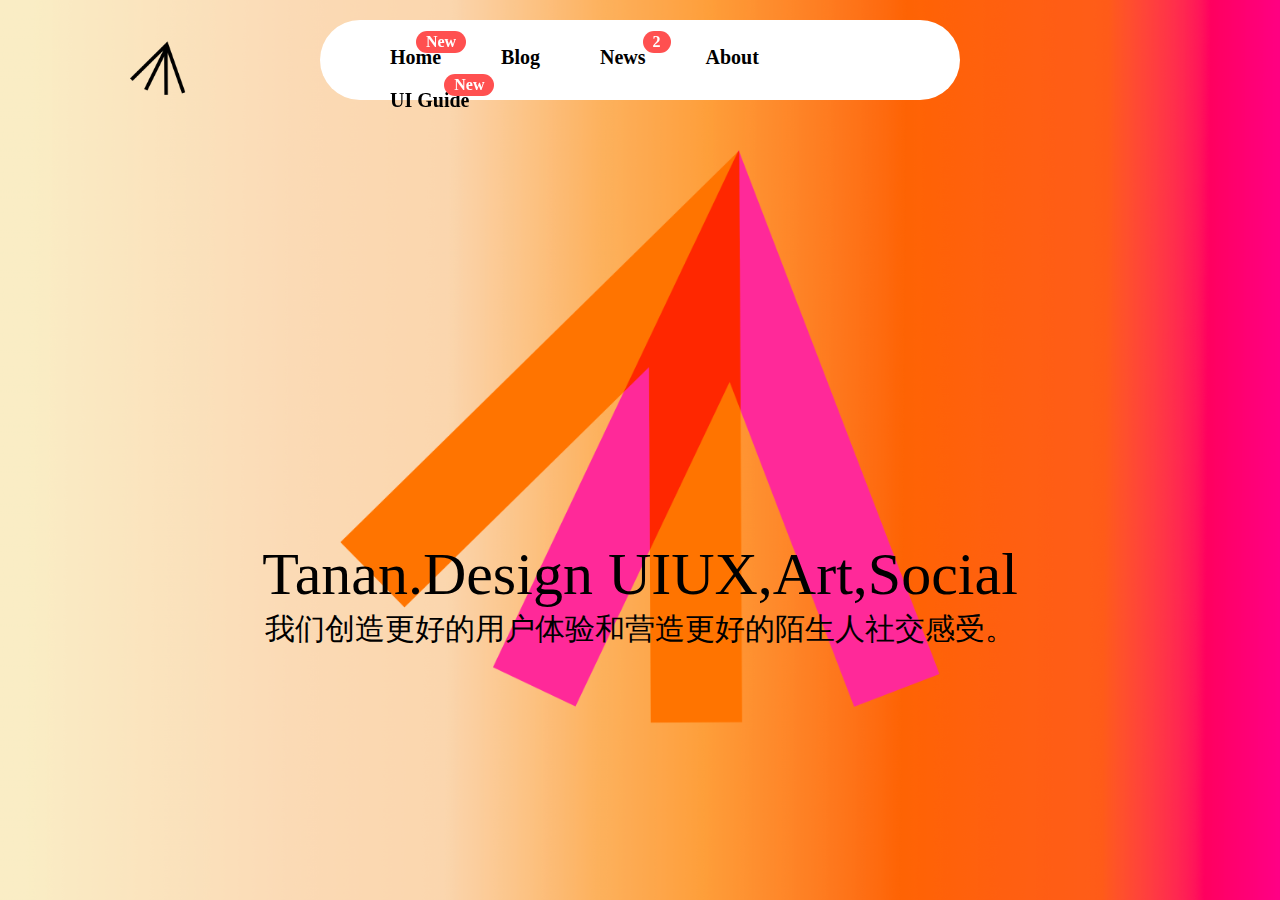
==== commit 23a24533: "xx" ====
--- a/index.html
+++ b/index.html
@@ -44,7 +44,7 @@
             </li>
             <!-- <li>Lab <div class="nnn">2</div>
             </li> -->
-            <li>
+            <li>  <h3>News</h3>
                 <div class="nnn">2</div><svg style="width: 100px;" class="path" xmlns="http://www.w3.org/2000/svg"
                     viewBox="0 0 260 112">
                     <use xlink:href="/images/path.svg#content"></use>
